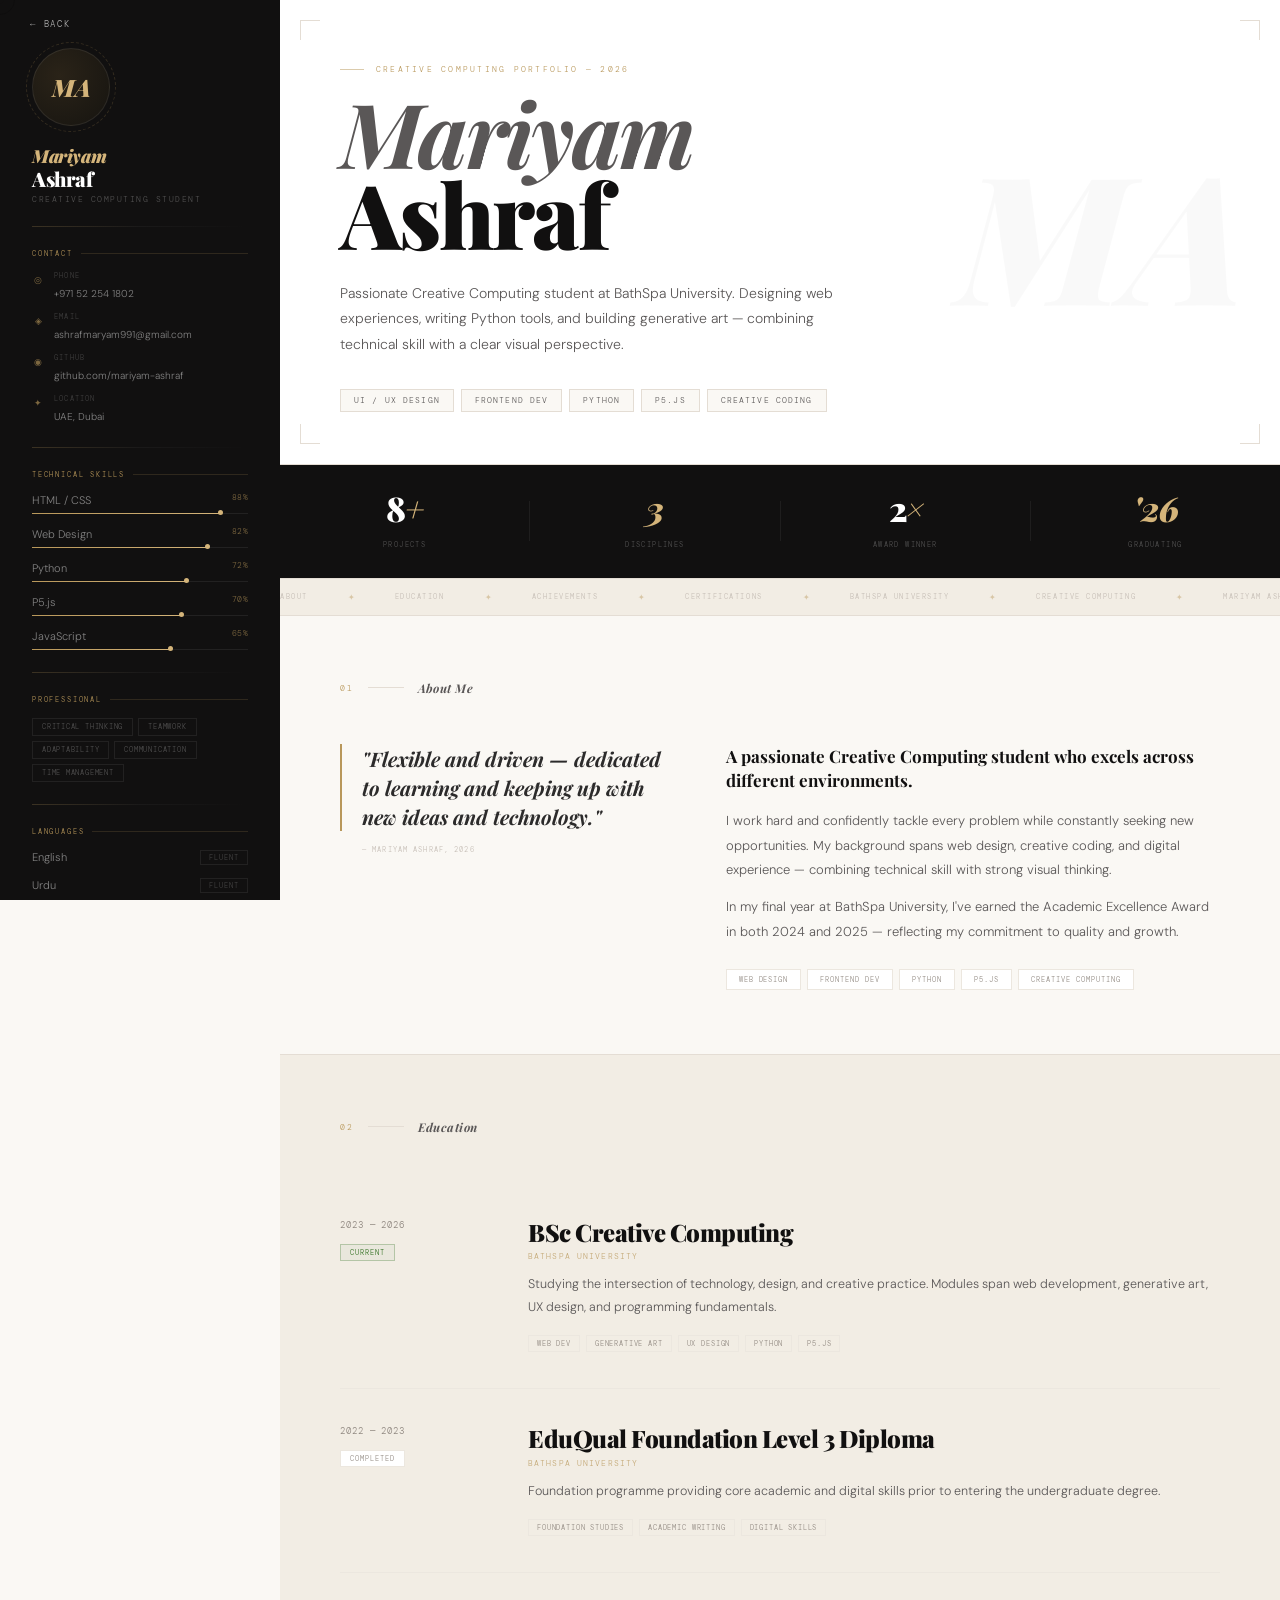
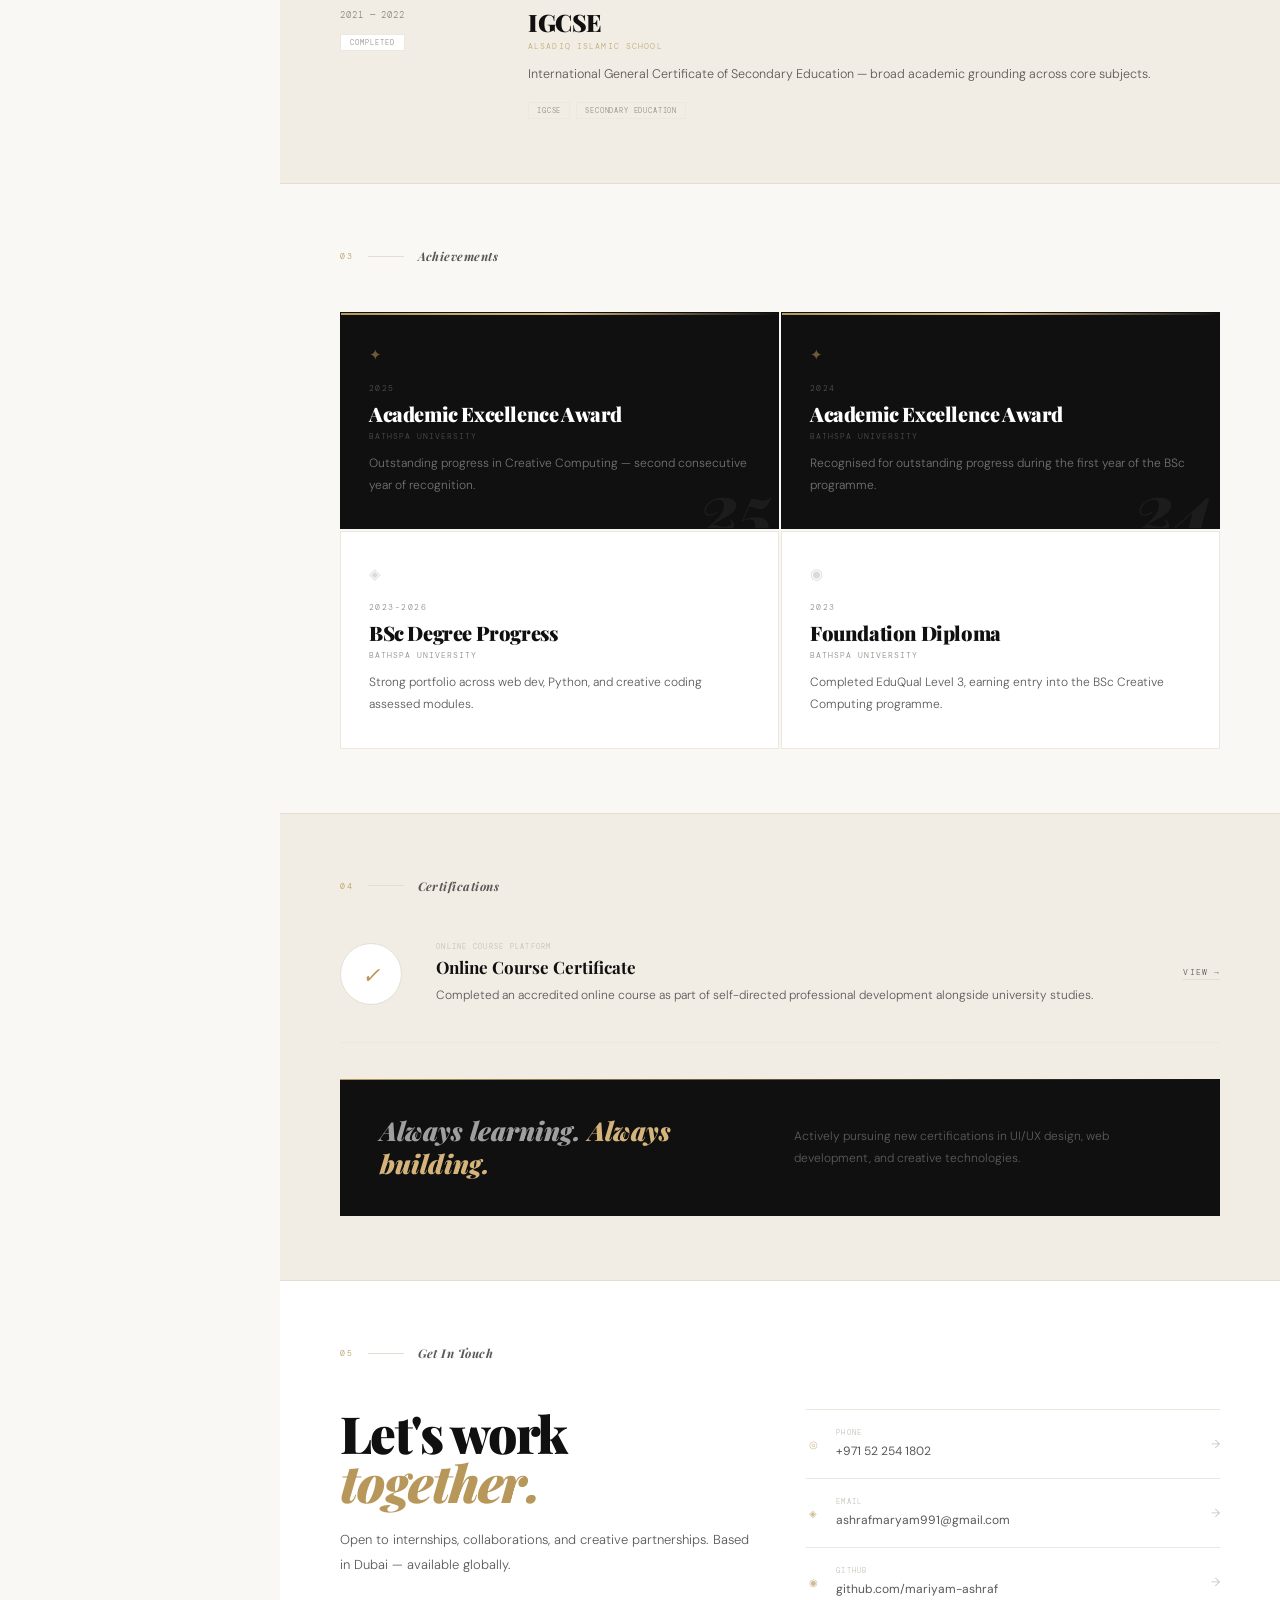
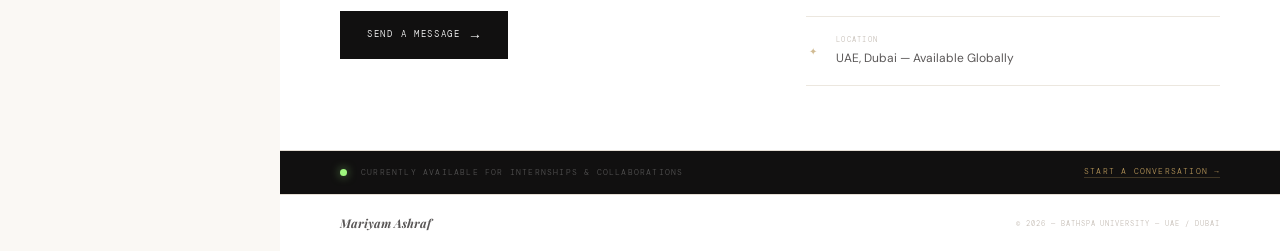
==== profile.html @ 62bfb0ad "Add files via upload" ====
<!DOCTYPE html>
<html lang="en">
<head>
  <meta charset="UTF-8">
  <meta name="viewport" content="width=device-width, initial-scale=1.0">
  <title>Mariyam Ashraf — Profile</title>
  <link rel="preconnect" href="https://fonts.googleapis.com">
  <link href="https://fonts.googleapis.com/css2?family=Playfair+Display:ital,wght@0,700;0,900;1,700;1,900&family=DM+Sans:wght@200;300;400;500&family=DM+Mono:wght@300;400&display=swap" rel="stylesheet">
  <link rel="stylesheet" href="profile.css">
</head>
<body>

  <div id="cur"></div>
  <div id="cur-r"></div>
  <a href="index.html" class="back-btn">&#8592; Back</a>

  <div class="resume">

    <!-- ═══════════ SIDEBAR ═══════════ -->
    <aside class="sidebar">

      <div class="sb-top">
        <div class="sb-avatar">
          MA
          <div class="sb-ring"></div>
        </div>
        <h1 class="sb-name"><em>Mariyam</em> Ashraf</h1>
        <p class="sb-role">Creative Computing Student</p>
      </div>

      <div class="sb-rule"></div>

      <div class="sb-block">
        <p class="sb-label">Contact</p>
        <div class="sb-contact">
          <a href="tel:+971522541802" class="sb-link">
            <span class="sb-ico">◎</span>
            <div>
              <span class="sb-sub">Phone</span>
              <span class="sb-val">+971 52 254 1802</span>
            </div>
          </a>
          <a href="mailto:ashrafmaryam991@gmail.com" class="sb-link">
            <span class="sb-ico">◈</span>
            <div>
              <span class="sb-sub">Email</span>
              <span class="sb-val">ashrafmaryam991@gmail.com</span>
            </div>
          </a>
          <a href="https://github.com/" target="_blank" class="sb-link">
            <span class="sb-ico">◉</span>
            <div>
              <span class="sb-sub">GitHub</span>
              <span class="sb-val">github.com/mariyam-ashraf</span>
            </div>
          </a>
          <div class="sb-link static">
            <span class="sb-ico">✦</span>
            <div>
              <span class="sb-sub">Location</span>
              <span class="sb-val">UAE, Dubai</span>
            </div>
          </div>
        </div>
      </div>

      <div class="sb-rule"></div>

      <div class="sb-block">
        <p class="sb-label">Technical Skills</p>
        <div class="sb-skills">
          <div class="sb-skill">
            <div class="sb-skill-row"><span>HTML / CSS</span><span>88%</span></div>
            <div class="sb-bar"><div class="sb-fill" style="--w:88%"></div></div>
          </div>
          <div class="sb-skill">
            <div class="sb-skill-row"><span>Web Design</span><span>82%</span></div>
            <div class="sb-bar"><div class="sb-fill" style="--w:82%"></div></div>
          </div>
          <div class="sb-skill">
            <div class="sb-skill-row"><span>Python</span><span>72%</span></div>
            <div class="sb-bar"><div class="sb-fill" style="--w:72%"></div></div>
          </div>
          <div class="sb-skill">
            <div class="sb-skill-row"><span>P5.js</span><span>70%</span></div>
            <div class="sb-bar"><div class="sb-fill" style="--w:70%"></div></div>
          </div>
          <div class="sb-skill">
            <div class="sb-skill-row"><span>JavaScript</span><span>65%</span></div>
            <div class="sb-bar"><div class="sb-fill" style="--w:65%"></div></div>
          </div>
        </div>
      </div>

      <div class="sb-rule"></div>

      <div class="sb-block">
        <p class="sb-label">Professional</p>
        <div class="sb-tags">
          <span>Critical Thinking</span>
          <span>Teamwork</span>
          <span>Adaptability</span>
          <span>Communication</span>
          <span>Time Management</span>
        </div>
      </div>

      <div class="sb-rule"></div>

      <div class="sb-block">
        <p class="sb-label">Languages</p>
        <div class="sb-langs">
          <div class="sb-lang"><span class="sb-lang-name">English</span><span class="sb-lang-lv">Fluent</span></div>
          <div class="sb-lang"><span class="sb-lang-name">Urdu</span><span class="sb-lang-lv">Fluent</span></div>
        </div>
      </div>

      <div class="sb-rule"></div>

      <div class="sb-avail">
        <span class="sb-dot"></span>
        <span>Available for internships &amp; collaborations</span>
      </div>

    </aside>

    <!-- ═══════════ MAIN ═══════════ -->
    <main class="main">

      <!-- HERO -->
      <section class="hero">
        <div class="hero-corner tl"></div>
        <div class="hero-corner tr"></div>
        <div class="hero-corner bl"></div>
        <div class="hero-corner br"></div>

        <p class="hero-kicker">Creative Computing Portfolio &mdash; 2026</p>
        <h1 class="hero-name">
          <span class="hero-name-em">Mariyam</span>
          Ashraf
        </h1>
        <p class="hero-desc">
          Passionate Creative Computing student at BathSpa University. Designing web experiences, writing Python tools, and building generative art — combining technical skill with a clear visual perspective.
        </p>
        <div class="hero-tags">
          <span>UI / UX Design</span>
          <span>Frontend Dev</span>
          <span>Python</span>
          <span>P5.js</span>
          <span>Creative Coding</span>
        </div>
        <div class="hero-wm" aria-hidden="true">MA</div>
      </section>

      <!-- STATS -->
      <div class="stats reveal">
        <div class="stat">
          <span class="stat-n">8<em>+</em></span>
          <span class="stat-l">Projects</span>
        </div>
        <div class="stat-div"></div>
        <div class="stat">
          <span class="stat-n"><em>3</em></span>
          <span class="stat-l">Disciplines</span>
        </div>
        <div class="stat-div"></div>
        <div class="stat">
          <span class="stat-n">2<em>×</em></span>
          <span class="stat-l">Award Winner</span>
        </div>
        <div class="stat-div"></div>
        <div class="stat">
          <span class="stat-n"><em>'26</em></span>
          <span class="stat-l">Graduating</span>
        </div>
      </div>

      <!-- MARQUEE -->
      <div class="marquee">
        <div class="marquee-track">
          <span>About</span><em>✦</em>
          <span>Education</span><em>✦</em>
          <span>Achievements</span><em>✦</em>
          <span>Certifications</span><em>✦</em>
          <span>BathSpa University</span><em>✦</em>
          <span>Creative Computing</span><em>✦</em>
          <span>Mariyam Ashraf</span><em>✦</em>
          <!-- duplicate for seamless -->
          <span>About</span><em>✦</em>
          <span>Education</span><em>✦</em>
          <span>Achievements</span><em>✦</em>
          <span>Certifications</span><em>✦</em>
          <span>BathSpa University</span><em>✦</em>
          <span>Creative Computing</span><em>✦</em>
          <span>Mariyam Ashraf</span><em>✦</em>
        </div>
      </div>

      <!-- ABOUT -->
      <section class="sec">
        <div class="sec-head">
          <span class="sec-n">01</span>
          <span class="sec-line"></span>
          <span class="sec-t">About Me</span>
        </div>
        <div class="about-grid reveal">
          <div class="about-left">
            <p class="pull-quote">
              "Flexible and driven — dedicated to learning and keeping up with new ideas and technology."
            </p>
            <span class="pull-attr">— Mariyam Ashraf, 2026</span>
          </div>
          <div class="about-right">
            <p class="about-lead">A passionate Creative Computing student who excels across different environments.</p>
            <p class="about-p">I work hard and confidently tackle every problem while constantly seeking new opportunities. My background spans web design, creative coding, and digital experience — combining technical skill with strong visual thinking.</p>
            <p class="about-p">In my final year at BathSpa University, I've earned the Academic Excellence Award in both 2024 and 2025 — reflecting my commitment to quality and growth.</p>
            <div class="about-chips">
              <span>Web Design</span>
              <span>Frontend Dev</span>
              <span>Python</span>
              <span>P5.js</span>
              <span>Creative Computing</span>
            </div>
          </div>
        </div>
      </section>

      <!-- EDUCATION -->
      <section class="sec sec-tinted">
        <div class="sec-head">
          <span class="sec-n">02</span>
          <span class="sec-line"></span>
          <span class="sec-t">Education</span>
        </div>

        <div class="edu-item reveal">
          <div class="edu-meta">
            <span class="edu-period">2023 — 2026</span>
            <span class="edu-chip active">Current</span>
          </div>
          <div class="edu-body">
            <h3 class="edu-deg">BSc Creative Computing</h3>
            <p class="edu-school">BathSpa University</p>
            <p class="edu-desc">Studying the intersection of technology, design, and creative practice. Modules span web development, generative art, UX design, and programming fundamentals.</p>
            <div class="edu-tags"><span>Web Dev</span><span>Generative Art</span><span>UX Design</span><span>Python</span><span>P5.js</span></div>
          </div>
        </div>

        <div class="edu-item reveal">
          <div class="edu-meta">
            <span class="edu-period">2022 — 2023</span>
            <span class="edu-chip">Completed</span>
          </div>
          <div class="edu-body">
            <h3 class="edu-deg">EduQual Foundation Level 3 Diploma</h3>
            <p class="edu-school">BathSpa University</p>
            <p class="edu-desc">Foundation programme providing core academic and digital skills prior to entering the undergraduate degree.</p>
            <div class="edu-tags"><span>Foundation Studies</span><span>Academic Writing</span><span>Digital Skills</span></div>
          </div>
        </div>

        <div class="edu-item reveal" style="border-bottom:none;padding-bottom:0">
          <div class="edu-meta">
            <span class="edu-period">2021 — 2022</span>
            <span class="edu-chip">Completed</span>
          </div>
          <div class="edu-body">
            <h3 class="edu-deg">IGCSE</h3>
            <p class="edu-school">AlSadiq Islamic School</p>
            <p class="edu-desc">International General Certificate of Secondary Education — broad academic grounding across core subjects.</p>
            <div class="edu-tags"><span>IGCSE</span><span>Secondary Education</span></div>
          </div>
        </div>
      </section>

      <!-- ACHIEVEMENTS -->
      <section class="sec">
        <div class="sec-head">
          <span class="sec-n">03</span>
          <span class="sec-line"></span>
          <span class="sec-t">Achievements</span>
        </div>
        <div class="ach-grid">
          <div class="ach-card dark reveal">
            <span class="ach-star">✦</span>
            <span class="ach-yr">2025</span>
            <h3 class="ach-title">Academic Excellence Award</h3>
            <p class="ach-org">BathSpa University</p>
            <p class="ach-desc">Outstanding progress in Creative Computing — second consecutive year of recognition.</p>
            <span class="ach-ghost">25</span>
          </div>
          <div class="ach-card dark reveal">
            <span class="ach-star">✦</span>
            <span class="ach-yr">2024</span>
            <h3 class="ach-title">Academic Excellence Award</h3>
            <p class="ach-org">BathSpa University</p>
            <p class="ach-desc">Recognised for outstanding progress during the first year of the BSc programme.</p>
            <span class="ach-ghost">24</span>
          </div>
          <div class="ach-card reveal">
            <span class="ach-star light">◈</span>
            <span class="ach-yr">2023–2026</span>
            <h3 class="ach-title">BSc Degree Progress</h3>
            <p class="ach-org">BathSpa University</p>
            <p class="ach-desc">Strong portfolio across web dev, Python, and creative coding assessed modules.</p>
          </div>
          <div class="ach-card reveal">
            <span class="ach-star light">◉</span>
            <span class="ach-yr">2023</span>
            <h3 class="ach-title">Foundation Diploma</h3>
            <p class="ach-org">BathSpa University</p>
            <p class="ach-desc">Completed EduQual Level 3, earning entry into the BSc Creative Computing programme.</p>
          </div>
        </div>
      </section>

      <!-- CERTIFICATIONS -->
      <section class="sec sec-tinted">
        <div class="sec-head">
          <span class="sec-n">04</span>
          <span class="sec-line"></span>
          <span class="sec-t">Certifications</span>
        </div>
        <div class="cert-row reveal">
          <div class="cert-badge">✓</div>
          <div class="cert-body">
            <span class="cert-issuer">Online Course Platform</span>
            <h3 class="cert-name">Online Course Certificate</h3>
            <p class="cert-desc">Completed an accredited online course as part of self-directed professional development alongside university studies.</p>
          </div>
          <a href="#" class="cert-link">View &rarr;</a>
        </div>
        <div class="cert-callout reveal">
          <p class="cert-big">Always learning. <em>Always building.</em></p>
          <p class="cert-sub">Actively pursuing new certifications in UI/UX design, web development, and creative technologies.</p>
        </div>
      </section>

      <!-- CONTACT -->
      <section class="sec contact-sec">
        <div class="sec-head">
          <span class="sec-n">05</span>
          <span class="sec-line"></span>
          <span class="sec-t">Get In Touch</span>
        </div>
        <div class="contact-grid">
          <div class="contact-left reveal">
            <h2 class="contact-title">Let's work<br><em>together.</em></h2>
            <p class="contact-sub">Open to internships, collaborations, and creative partnerships. Based in Dubai — available globally.</p>
            <a href="mailto:ashrafmaryam991@gmail.com" class="contact-btn">Send a Message <span>&rarr;</span></a>
          </div>
          <div class="contact-links reveal">
            <a href="tel:+971522541802" class="cl-item">
              <span class="cl-icon">◎</span>
              <div><span class="cl-type">Phone</span><span class="cl-val">+971 52 254 1802</span></div>
              <span class="cl-arr">&rarr;</span>
            </a>
            <a href="mailto:ashrafmaryam991@gmail.com" class="cl-item">
              <span class="cl-icon">◈</span>
              <div><span class="cl-type">Email</span><span class="cl-val">ashrafmaryam991@gmail.com</span></div>
              <span class="cl-arr">&rarr;</span>
            </a>
            <a href="https://github.com/" target="_blank" class="cl-item">
              <span class="cl-icon">◉</span>
              <div><span class="cl-type">GitHub</span><span class="cl-val">github.com/mariyam-ashraf</span></div>
              <span class="cl-arr">&rarr;</span>
            </a>
            <div class="cl-item static">
              <span class="cl-icon">✦</span>
              <div><span class="cl-type">Location</span><span class="cl-val">UAE, Dubai — Available Globally</span></div>
            </div>
          </div>
        </div>
      </section>

      <!-- AVAIL + FOOTER -->
      <div class="avail-bar">
        <span class="avail-dot"></span>
        <span class="avail-txt">Currently available for internships &amp; collaborations</span>
        <a href="mailto:ashrafmaryam991@gmail.com" class="avail-cta">Start a conversation &rarr;</a>
      </div>
      <footer class="foot">
        <span class="foot-name">Mariyam Ashraf</span>
        <span class="foot-meta">&copy; 2026 &mdash; BathSpa University &mdash; UAE / Dubai</span>
      </footer>

    </main>
  </div>

  <script src="profile.js"></script>
</body>
</html>
---- profile.css ----
/* ══════════════════════════════════════════
   TOKENS
══════════════════════════════════════════ */
:root {
  --cream:  #faf8f4;
  --paper:  #f2ede4;
  --white:  #ffffff;
  --ink:    #111010;
  --ink2:   #2c2b2b;
  --ink3:   #5a5757;
  --ink4:   #908880;
  --ink5:   #c4bcb4;
  --rule:   #e4ddd4;
  --rule2:  #ece7df;
  --gold:   #b8975a;
  --gold2:  #d4b47a;
  --dark:   #111010;
}

/* ══════════════════════════════════════════
   RESET
══════════════════════════════════════════ */
*, *::before, *::after { box-sizing: border-box; margin: 0; padding: 0; }
html { scroll-behavior: smooth; }

body {
  background: var(--cream);
  color: var(--ink);
  font-family: 'DM Sans', sans-serif;
  font-weight: 300;
  overflow-x: hidden;
  cursor: none;
  min-height: 100vh;
}

/* ══════════════════════════════════════════
   CURSOR
══════════════════════════════════════════ */
#cur {
  position: fixed;
  width: 7px; height: 7px;
  background: var(--ink);
  border-radius: 50%;
  pointer-events: none;
  z-index: 9999;
  transform: translate(-50%, -50%);
  transition: width .18s, height .18s, background .2s, border-color .2s;
}
#cur-r {
  position: fixed;
  width: 30px; height: 30px;
  border: 1px solid rgba(0,0,0,.16);
  border-radius: 50%;
  pointer-events: none;
  z-index: 9998;
  transform: translate(-50%, -50%);
  transition: width .3s, height .3s;
}
.cur-lg #cur  { width: 13px; height: 13px; background: var(--gold); }
.cur-lg #cur-r { width: 48px; height: 48px; border-color: rgba(184,151,90,.3); }

/* ══════════════════════════════════════════
   BACK BUTTON
══════════════════════════════════════════ */
.back-btn {
  position: fixed;
  top: 12px;
  left: 18px;
  z-index: 800;

  font-family: 'DM Mono', monospace;
  font-size: 9px;
  letter-spacing: .18em;
  text-transform: uppercase;

  color: rgba(255,255,255,0.65);
  text-decoration: none;

  padding: 6px 12px;

  

  cursor: pointer;
  transition: color .2s ease, border-color .2s ease;
}

.back-btn:hover {
  color: #fff;
}

/* ══════════════════════════════════════════
   LAYOUT — sticky sidebar + scrolling main
══════════════════════════════════════════ */
.resume {
  display: flex;
  align-items: flex-start;
  min-height: 100vh;
  width: 100%;
}

/* ══════════════════════════════════════════
   SIDEBAR
══════════════════════════════════════════ */
.sidebar {
  width: 280px;
  min-width: 280px;
  flex-shrink: 0;
  background: var(--dark);
  color: #fff;
  position: sticky;
  top: 0;
  height: 100vh;
  overflow-y: auto;
  scrollbar-width: none;
  padding: 48px 32px 40px;
  display: flex;
  flex-direction: column;
  gap: 0;
}
.sidebar::-webkit-scrollbar { display: none; }

/* Avatar */
.sb-top { margin-bottom: 0; }

.sb-avatar {
  width: 78px; height: 78px;
  border-radius: 50%;
  background: radial-gradient(circle at 35% 35%, #2a2318, #161410);
  border: 1px solid rgba(255,255,255,.08);
  display: flex; align-items: center; justify-content: center;
  font-family: 'Playfair Display', serif;
  font-size: 24px; font-weight: 900; font-style: italic;
  color: var(--gold2);
  position: relative;
  margin-bottom: 20px;
}
.sb-ring {
  position: absolute;
  inset: -7px;
  border-radius: 50%;
  border: 1px solid rgba(184,151,90,.2);
  border-style: dashed;
  animation: spin 28s linear infinite;
}
@keyframes spin { to { transform: rotate(360deg); } }

.sb-name {
  font-family: 'Playfair Display', serif;
  font-size: 20px; font-weight: 900;
  line-height: 1.15; letter-spacing: -.02em;
  color: #fff; margin-bottom: 5px;
}
.sb-name em { font-style: italic; color: var(--gold2); display: block; font-size: .9em; }
.sb-role {
  font-family: 'DM Mono', monospace;
  font-size: 7.5px; letter-spacing: .2em;
  text-transform: uppercase; color: rgba(255,255,255,.28);
}

/* Rule */
.sb-rule {
  width: 100%; height: 1px;
  background: linear-gradient(to right, rgba(184,151,90,.25), rgba(255,255,255,.04), transparent);
  margin: 22px 0; flex-shrink: 0;
}

/* Block */
.sb-block { flex-shrink: 0; }

.sb-label {
  font-family: 'DM Mono', monospace;
  font-size: 7px; letter-spacing: .26em;
  text-transform: uppercase; color: var(--gold);
  margin-bottom: 14px;
  display: flex; align-items: center; gap: 8px;
}
.sb-label::after {
  content: ''; flex: 1; height: 1px;
  background: rgba(184,151,90,.18);
}

/* Contact links */
.sb-contact { display: flex; flex-direction: column; gap: 11px; }
.sb-link {
  display: flex; align-items: flex-start; gap: 10px;
  text-decoration: none; cursor: none;
}
.sb-link.static { cursor: default; }
.sb-ico {
  font-size: 9px; color: var(--gold);
  opacity: .65; flex-shrink: 0;
  margin-top: 2px; width: 12px; text-align: center;
}
.sb-sub {
  display: block; font-family: 'DM Mono', monospace;
  font-size: 6.5px; letter-spacing: .18em;
  text-transform: uppercase; color: rgba(255,255,255,.2);
  margin-bottom: 1px;
}
.sb-val {
  font-family: 'DM Sans', sans-serif;
  font-size: 10px; font-weight: 300;
  color: rgba(255,255,255,.48); transition: color .2s;
  line-height: 1.4; word-break: break-all;
}
a.sb-link:hover .sb-val { color: var(--gold2); }

/* Skill bars */
.sb-skills { display: flex; flex-direction: column; gap: 13px; }
.sb-skill-row {
  display: flex; justify-content: space-between;
  margin-bottom: 6px; font-family: 'DM Sans', sans-serif;
}
.sb-skill-row span:first-child { font-size: 11px; font-weight: 300; color: rgba(255,255,255,.48); }
.sb-skill-row span:last-child  { font-family: 'DM Mono', monospace; font-size: 7.5px; letter-spacing: .06em; color: var(--gold); opacity: .65; }
.sb-bar {
  height: 1px; background: rgba(255,255,255,.07); position: relative;
}
.sb-fill {
  height: 100%; width: 0;
  background: linear-gradient(to right, var(--gold), var(--gold2));
  transition: width 1.6s cubic-bezier(.16,1,.3,1);
  position: relative;
}
.sb-fill::after {
  content: ''; position: absolute;
  right: -1px; top: -2.5px;
  width: 5px; height: 5px;
  border-radius: 50%; background: var(--gold2);
  transition: opacity .3s;
}
.sb-fill.on { width: var(--w); }

/* Soft tags */
.sb-tags { display: flex; flex-wrap: wrap; gap: 5px; }
.sb-tags span {
  font-family: 'DM Mono', monospace;
  font-size: 6.5px; letter-spacing: .12em;
  text-transform: uppercase; color: rgba(255,255,255,.28);
  border: 1px solid rgba(255,255,255,.07);
  padding: 4px 9px;
  transition: color .2s, border-color .2s;
}
.sb-tags span:hover { color: var(--gold2); border-color: rgba(184,151,90,.28); }

/* Languages */
.sb-langs { display: flex; flex-direction: column; gap: 13px; }
.sb-lang { display: flex; justify-content: space-between; align-items: center; }
.sb-lang-name { font-family: 'DM Sans', sans-serif; font-size: 11px; font-weight: 300; color: rgba(255,255,255,.48); }
.sb-lang-lv {
  font-family: 'DM Mono', monospace; font-size: 7px;
  letter-spacing: .14em; text-transform: uppercase;
  color: rgba(255,255,255,.22);
  border: 1px solid rgba(255,255,255,.07); padding: 2px 8px;
}

/* Availability */
.sb-avail {
  display: flex; align-items: flex-start; gap: 10px;
  border: 1px solid rgba(184,151,90,.18);
  padding: 11px 13px; margin-top: auto; flex-shrink: 0;
  background: rgba(184,151,90,.04);
  font-family: 'DM Mono', monospace; font-size: 7px;
  letter-spacing: .12em; text-transform: uppercase;
  color: rgba(255,255,255,.26); line-height: 1.6;
}
.sb-dot {
  width: 7px; height: 7px; border-radius: 50%;
  background: #9ef77e; flex-shrink: 0; margin-top: 2px;
  box-shadow: 0 0 8px rgba(158,247,126,.6);
  animation: pulse 2.2s ease-in-out infinite;
}
@keyframes pulse { 0%,100%{opacity:.55} 50%{opacity:1} }

/* ══════════════════════════════════════════
   MAIN
══════════════════════════════════════════ */
.main {
  flex: 1;
  min-width: 0;
  background: var(--cream);
  display: flex;
  flex-direction: column;
}

/* ── HERO ── */
.hero {
  background: var(--white);
  padding: 64px 60px 52px;
  border-bottom: 1px solid var(--rule);
  position: relative;
  overflow: hidden;
}
.hero-corner {
  position: absolute; width: 20px; height: 20px;
  pointer-events: none;
}
.hero-corner.tl { top: 20px; left: 20px; border-top: 1px solid var(--rule); border-left: 1px solid var(--rule); }
.hero-corner.tr { top: 20px; right: 20px; border-top: 1px solid var(--rule); border-right: 1px solid var(--rule); }
.hero-corner.bl { bottom: 20px; left: 20px; border-bottom: 1px solid var(--rule); border-left: 1px solid var(--rule); }
.hero-corner.br { bottom: 20px; right: 20px; border-bottom: 1px solid var(--rule); border-right: 1px solid var(--rule); }

.hero-kicker {
  font-family: 'DM Mono', monospace; font-size: 8px;
  letter-spacing: .28em; text-transform: uppercase;
  color: var(--gold); margin-bottom: 18px;
  display: flex; align-items: center; gap: 12px;
}
.hero-kicker::before { content: ''; width: 24px; height: 1px; background: var(--gold); opacity: .5; }

.hero-name {
  font-family: 'Playfair Display', serif;
  font-size: clamp(52px, 7vw, 96px);
  font-weight: 900; line-height: .9;
  letter-spacing: -.03em; color: var(--ink);
  margin-bottom: 28px;
}
.hero-name-em { display: block; font-style: italic; color: var(--ink3); font-weight: 700; }

.hero-desc {
  font-family: 'DM Sans', sans-serif; font-size: 14px; font-weight: 300;
  line-height: 1.8; color: var(--ink3);
  max-width: 520px; margin-bottom: 32px;
}
.hero-tags { display: flex; flex-wrap: wrap; gap: 7px; }
.hero-tags span {
  font-family: 'DM Mono', monospace; font-size: 7.5px;
  letter-spacing: .15em; text-transform: uppercase;
  color: var(--ink3); border: 1px solid var(--rule);
  padding: 6px 13px; background: var(--cream);
  transition: color .2s, border-color .2s;
}
.hero-tags span:hover { color: var(--ink); border-color: var(--ink3); }

.hero-wm {
  position: absolute; right: 32px; top: 50%; transform: translateY(-50%);
  font-family: 'Playfair Display', serif; font-size: clamp(100px, 14vw, 200px);
  font-weight: 900; font-style: italic;
  color: rgba(0,0,0,.025); pointer-events: none;
  line-height: 1; user-select: none;
}

/* ── STATS ── */
.stats {
  display: flex; align-items: center;
  background: var(--ink); padding: 0;
  border-bottom: none;
}
.stat {
  flex: 1; padding: 26px 28px;
  text-align: center; position: relative;
}
.stat::after {
  content: ''; position: absolute;
  bottom: 0; left: 50%; transform: translateX(-50%);
  width: 0; height: 2px; background: var(--gold);
  transition: width .4s cubic-bezier(.16,1,.3,1);
}
.stat:hover::after { width: 60%; }
.stat-n {
  display: block; font-family: 'Playfair Display', serif;
  font-size: 34px; font-weight: 900;
  letter-spacing: -.03em; color: #fff;
  line-height: 1; margin-bottom: 6px;
}
.stat-n em { font-style: italic; color: var(--gold2); }
.stat-l {
  font-family: 'DM Mono', monospace; font-size: 7px;
  letter-spacing: .2em; text-transform: uppercase;
  color: rgba(255,255,255,.28);
}
.stat-div { width: 1px; height: 40px; background: rgba(255,255,255,.06); flex-shrink: 0; }

/* ── MARQUEE ── */
.marquee {
  overflow: hidden; padding: 13px 0;
  background: var(--paper);
  border-top: 1px solid var(--rule);
  border-bottom: 1px solid var(--rule);
}
.marquee-track {
  display: flex; gap: 40px; white-space: nowrap;
  animation: marquee 24s linear infinite;
}
.marquee-track span {
  font-family: 'DM Mono', monospace; font-size: 7px;
  letter-spacing: .22em; text-transform: uppercase;
  color: var(--ink5); flex-shrink: 0;
}
.marquee-track em {
  font-style: normal; color: var(--gold); opacity: .45; flex-shrink: 0;
  font-size: 8px;
}
@keyframes marquee { from{transform:translateX(0)} to{transform:translateX(-50%)} }

/* ── SHARED SECTION ── */
.sec {
  padding: 64px 60px;
  border-bottom: 1px solid var(--rule);
}
.sec-tinted { background: var(--paper); }

.sec-head {
  display: flex; align-items: center; gap: 14px;
  margin-bottom: 48px;
}
.sec-n {
  font-family: 'DM Mono', monospace; font-size: 8px;
  letter-spacing: .22em; color: var(--gold); text-transform: uppercase;
}
.sec-line { width: 36px; height: 1px; background: var(--rule); flex-shrink: 0; }
.sec-t {
  font-family: 'Playfair Display', serif; font-size: 12px;
  font-weight: 700; font-style: italic; color: var(--ink3);
  letter-spacing: .04em;
}

/* ── ABOUT ── */
.about-grid {
  display: grid; grid-template-columns: 1fr 1.5fr; gap: 56px;
}
.about-left {}
.pull-quote {
  font-family: 'Playfair Display', serif;
  font-size: clamp(15px, 1.6vw, 20px);
  font-weight: 700; font-style: italic;
  line-height: 1.45; color: var(--ink2);
  border-left: 2px solid var(--gold); padding-left: 20px;
  margin-bottom: 14px; position: relative;
}
.pull-attr {
  font-family: 'DM Mono', monospace; font-size: 7px;
  letter-spacing: .16em; text-transform: uppercase;
  color: var(--ink5); padding-left: 22px; display: block;
}
.about-lead {
  font-family: 'Playfair Display', serif; font-size: 17px;
  font-weight: 700; line-height: 1.45; color: var(--ink);
  margin-bottom: 16px;
}
.about-p {
  font-family: 'DM Sans', sans-serif; font-size: 13px; font-weight: 300;
  line-height: 1.9; color: var(--ink3); margin-bottom: 12px;
}
.about-chips { display: flex; flex-wrap: wrap; gap: 6px; margin-top: 24px; }
.about-chips span {
  font-family: 'DM Mono', monospace; font-size: 7px; letter-spacing: .14em;
  text-transform: uppercase; color: var(--ink4);
  border: 1px solid var(--rule2); padding: 5px 12px; background: var(--white);
}

/* ── EDUCATION ── */
.edu-item {
  display: grid; grid-template-columns: 140px 1fr; gap: 48px;
  padding: 36px 0; border-bottom: 1px solid var(--rule2);
}
.edu-item:first-of-type { padding-top: 0; }
.edu-meta {}
.edu-period {
  font-family: 'DM Mono', monospace; font-size: 9px;
  letter-spacing: .1em; color: var(--ink4);
  display: block; margin-bottom: 8px;
}
.edu-chip {
  display: inline-block; font-family: 'DM Mono', monospace;
  font-size: 7px; letter-spacing: .15em; text-transform: uppercase;
  color: var(--ink4); border: 1px solid var(--rule2); padding: 3px 9px;
  background: var(--white);
}
.edu-chip.active {
  color: #2a6b1a; border-color: rgba(42,107,26,.28);
  background: rgba(42,107,26,.04);
}
.edu-deg {
  font-family: 'Playfair Display', serif;
  font-size: clamp(17px, 2vw, 24px);
  font-weight: 900; line-height: 1.1;
  letter-spacing: -.02em; color: var(--ink);
  margin-bottom: 6px;
}
.edu-school {
  font-family: 'DM Mono', monospace; font-size: 8px;
  letter-spacing: .14em; text-transform: uppercase;
  color: var(--gold); opacity: .8; margin-bottom: 12px;
}
.edu-desc {
  font-family: 'DM Sans', sans-serif; font-size: 12.5px; font-weight: 300;
  line-height: 1.85; color: var(--ink3); margin-bottom: 16px;
}
.edu-tags { display: flex; flex-wrap: wrap; gap: 6px; }
.edu-tags span {
  font-family: 'DM Mono', monospace; font-size: 7px; letter-spacing: .12em;
  text-transform: uppercase; color: var(--ink4);
  border: 1px solid var(--rule2); padding: 3px 8px;
}

/* ── ACHIEVEMENTS ── */
.ach-grid { display: grid; grid-template-columns: 1fr 1fr; gap: 2px; }
.ach-card {
  padding: 32px 28px; position: relative; overflow: hidden;
  background: var(--white); border: 1px solid var(--rule2);
  transition: border-color .25s, box-shadow .25s;
}
.ach-card:hover { border-color: var(--rule); box-shadow: 0 6px 32px rgba(0,0,0,.06); }
.ach-card.dark { background: var(--ink); border-color: var(--ink); }
.ach-card.dark::before {
  content: ''; position: absolute; top: 0; left: 0; right: 0;
  height: 2px; background: linear-gradient(to right, var(--gold), var(--gold2), transparent);
}
.ach-card.dark:hover { box-shadow: 0 6px 32px rgba(0,0,0,.35); }
.ach-star { font-size: 15px; margin-bottom: 18px; display: block; color: var(--gold); opacity: .55; }
.ach-star.light { color: rgba(0,0,0,.14); opacity: 1; }
.ach-yr {
  font-family: 'DM Mono', monospace; font-size: 8px; letter-spacing: .18em;
  text-transform: uppercase; display: block; margin-bottom: 10px;
  color: var(--ink4);
}
.ach-card.dark .ach-yr { color: rgba(255,255,255,.28); }
.ach-title {
  font-family: 'Playfair Display', serif; font-size: clamp(15px,1.6vw,20px);
  font-weight: 900; line-height: 1.1; letter-spacing: -.02em;
  color: var(--ink); margin-bottom: 7px;
}
.ach-card.dark .ach-title { color: #fff; }
.ach-org {
  font-family: 'DM Mono', monospace; font-size: 7.5px; letter-spacing: .13em;
  text-transform: uppercase; margin-bottom: 12px; color: var(--ink4);
}
.ach-card.dark .ach-org { color: rgba(255,255,255,.26); }
.ach-desc {
  font-family: 'DM Sans', sans-serif; font-size: 12px; font-weight: 300;
  line-height: 1.8; color: var(--ink3);
}
.ach-card.dark .ach-desc { color: rgba(255,255,255,.42); }
.ach-ghost {
  position: absolute; bottom: -14px; right: 4px;
  font-family: 'Playfair Display', serif; font-size: 72px;
  font-weight: 900; font-style: italic;
  pointer-events: none; line-height: 1;
  color: rgba(0,0,0,.03);
}
.ach-card.dark .ach-ghost { color: rgba(255,255,255,.05); }

/* ── CERTIFICATIONS ── */
.cert-row {
  display: grid; grid-template-columns: 68px 1fr auto;
  gap: 28px; align-items: center;
  padding-bottom: 36px; border-bottom: 1px solid var(--rule2);
  margin-bottom: 36px;
}
.cert-badge {
  width: 62px; height: 62px; border-radius: 50%;
  border: 1px solid var(--rule); display: flex;
  align-items: center; justify-content: center;
  background: var(--white); flex-shrink: 0;
  font-family: 'Playfair Display', serif; font-size: 22px;
  font-style: italic; color: var(--gold);
  transition: border-color .25s;
}
.cert-row:hover .cert-badge { border-color: var(--gold); }
.cert-issuer {
  font-family: 'DM Mono', monospace; font-size: 7px; letter-spacing: .18em;
  text-transform: uppercase; color: var(--ink5); display: block; margin-bottom: 5px;
}
.cert-name {
  font-family: 'Playfair Display', serif; font-size: 17px;
  font-weight: 700; color: var(--ink); margin-bottom: 7px;
}
.cert-desc {
  font-family: 'DM Sans', sans-serif; font-size: 12px; font-weight: 300;
  line-height: 1.8; color: var(--ink3);
}
.cert-link {
  font-family: 'DM Mono', monospace; font-size: 8px; letter-spacing: .14em;
  text-transform: uppercase; color: var(--ink3); text-decoration: none;
  border-bottom: 1px solid var(--rule); padding-bottom: 2px; white-space: nowrap;
  transition: color .2s, border-color .2s; cursor: none;
}
.cert-link:hover { color: var(--gold); border-color: var(--gold); }
.cert-callout {
  padding: 36px 40px; background: var(--ink);
  display: flex; gap: 28px; align-items: center;
  position: relative; overflow: hidden;
}
.cert-callout::before {
  content: ''; position: absolute; top: 0; left: 0; right: 0;
  height: 1px; background: linear-gradient(to right, var(--gold), transparent);
}
.cert-big {
  font-family: 'Playfair Display', serif; font-size: clamp(18px,2.2vw,26px);
  font-weight: 900; font-style: italic;
  color: rgba(255,255,255,.6); flex: 1; line-height: 1.25;
}
.cert-big em { color: var(--gold2); }
.cert-sub {
  font-family: 'DM Sans', sans-serif; font-size: 12px; font-weight: 300;
  color: rgba(255,255,255,.32); flex: 1; line-height: 1.8;
}

/* ── CONTACT ── */
.contact-sec { background: var(--white); }
.contact-grid { display: grid; grid-template-columns: 1fr 1fr; gap: 52px; }
.contact-title {
  font-family: 'Playfair Display', serif;
  font-size: clamp(34px, 4vw, 60px);
  font-weight: 900; line-height: .95;
  letter-spacing: -.03em; color: var(--ink); margin-bottom: 22px;
}
.contact-title em { font-style: italic; color: var(--gold); display: block; }
.contact-sub {
  font-family: 'DM Sans', sans-serif; font-size: 13px; font-weight: 300;
  line-height: 1.85; color: var(--ink3); margin-bottom: 34px;
}
.contact-btn {
  display: inline-flex; align-items: center; gap: 10px;
  font-family: 'DM Mono', monospace; font-size: 8.5px;
  letter-spacing: .2em; text-transform: uppercase; text-decoration: none;
  color: #fff; background: var(--ink); padding: 14px 26px;
  border: 1px solid var(--ink);
  transition: background .22s, border-color .22s; cursor: none;
}
.contact-btn span { font-size: 14px; transition: transform .3s; }
.contact-btn:hover { background: var(--gold); border-color: var(--gold); }
.contact-btn:hover span { transform: translateX(5px); }

.contact-links { display: flex; flex-direction: column; }
.cl-item {
  display: flex; align-items: center; gap: 16px;
  padding: 18px 0; border-bottom: 1px solid var(--rule2);
  text-decoration: none; cursor: none;
  transition: background .2s;
}
.cl-item:first-child { border-top: 1px solid var(--rule2); }
.cl-item.static { cursor: default; }
.cl-item:hover .cl-val { color: var(--ink); }
.cl-item:hover .cl-arr { transform: translateX(4px); color: var(--gold); }
.cl-icon { font-size: 10px; color: var(--gold); opacity: .65; flex-shrink: 0; width: 14px; text-align: center; }
.cl-type {
  display: block; font-family: 'DM Mono', monospace; font-size: 7px;
  letter-spacing: .18em; text-transform: uppercase; color: var(--ink5); margin-bottom: 2px;
}
.cl-val { font-family: 'DM Sans', sans-serif; font-size: 12px; font-weight: 400; color: var(--ink3); transition: color .2s; }
.cl-arr { font-size: 12px; color: var(--ink5); transition: transform .22s, color .22s; margin-left: auto; }

/* ── AVAIL BAR ── */
.avail-bar {
  display: flex; align-items: center; gap: 14px;
  padding: 16px 60px; background: var(--ink);
}
.avail-dot {
  width: 7px; height: 7px; border-radius: 50%;
  background: #9ef77e; flex-shrink: 0;
  box-shadow: 0 0 10px rgba(158,247,126,.6);
  animation: pulse 2.2s ease-in-out infinite;
}
.avail-txt {
  font-family: 'DM Mono', monospace; font-size: 7.5px;
  letter-spacing: .16em; text-transform: uppercase;
  color: rgba(255,255,255,.28); flex: 1;
}
.avail-cta {
  font-family: 'DM Mono', monospace; font-size: 7.5px; letter-spacing: .16em;
  text-transform: uppercase; color: var(--gold); text-decoration: none;
  border-bottom: 1px solid rgba(184,151,90,.28); padding-bottom: 1px; cursor: none;
  transition: color .2s, border-color .2s;
}
.avail-cta:hover { color: var(--gold2); border-color: var(--gold2); }

/* ── FOOTER ── */
.foot {
  display: flex; justify-content: space-between; align-items: center;
  padding: 20px 60px; border-top: 1px solid var(--rule);
  background: var(--white);
}
.foot-name {
  font-family: 'Playfair Display', serif; font-size: 12px;
  font-weight: 700; font-style: italic; color: var(--ink3);
}
.foot-meta {
  font-family: 'DM Mono', monospace; font-size: 7px;
  letter-spacing: .14em; text-transform: uppercase; color: var(--ink5);
}

/* ══════════════════════════════════════════
   REVEAL ANIMATION
══════════════════════════════════════════ */
.reveal {
  opacity: 0;
  transform: translateY(20px);
  transition: opacity .7s cubic-bezier(.16,1,.3,1), transform .7s cubic-bezier(.16,1,.3,1);
}
.reveal.vis { opacity: 1; transform: translateY(0); }
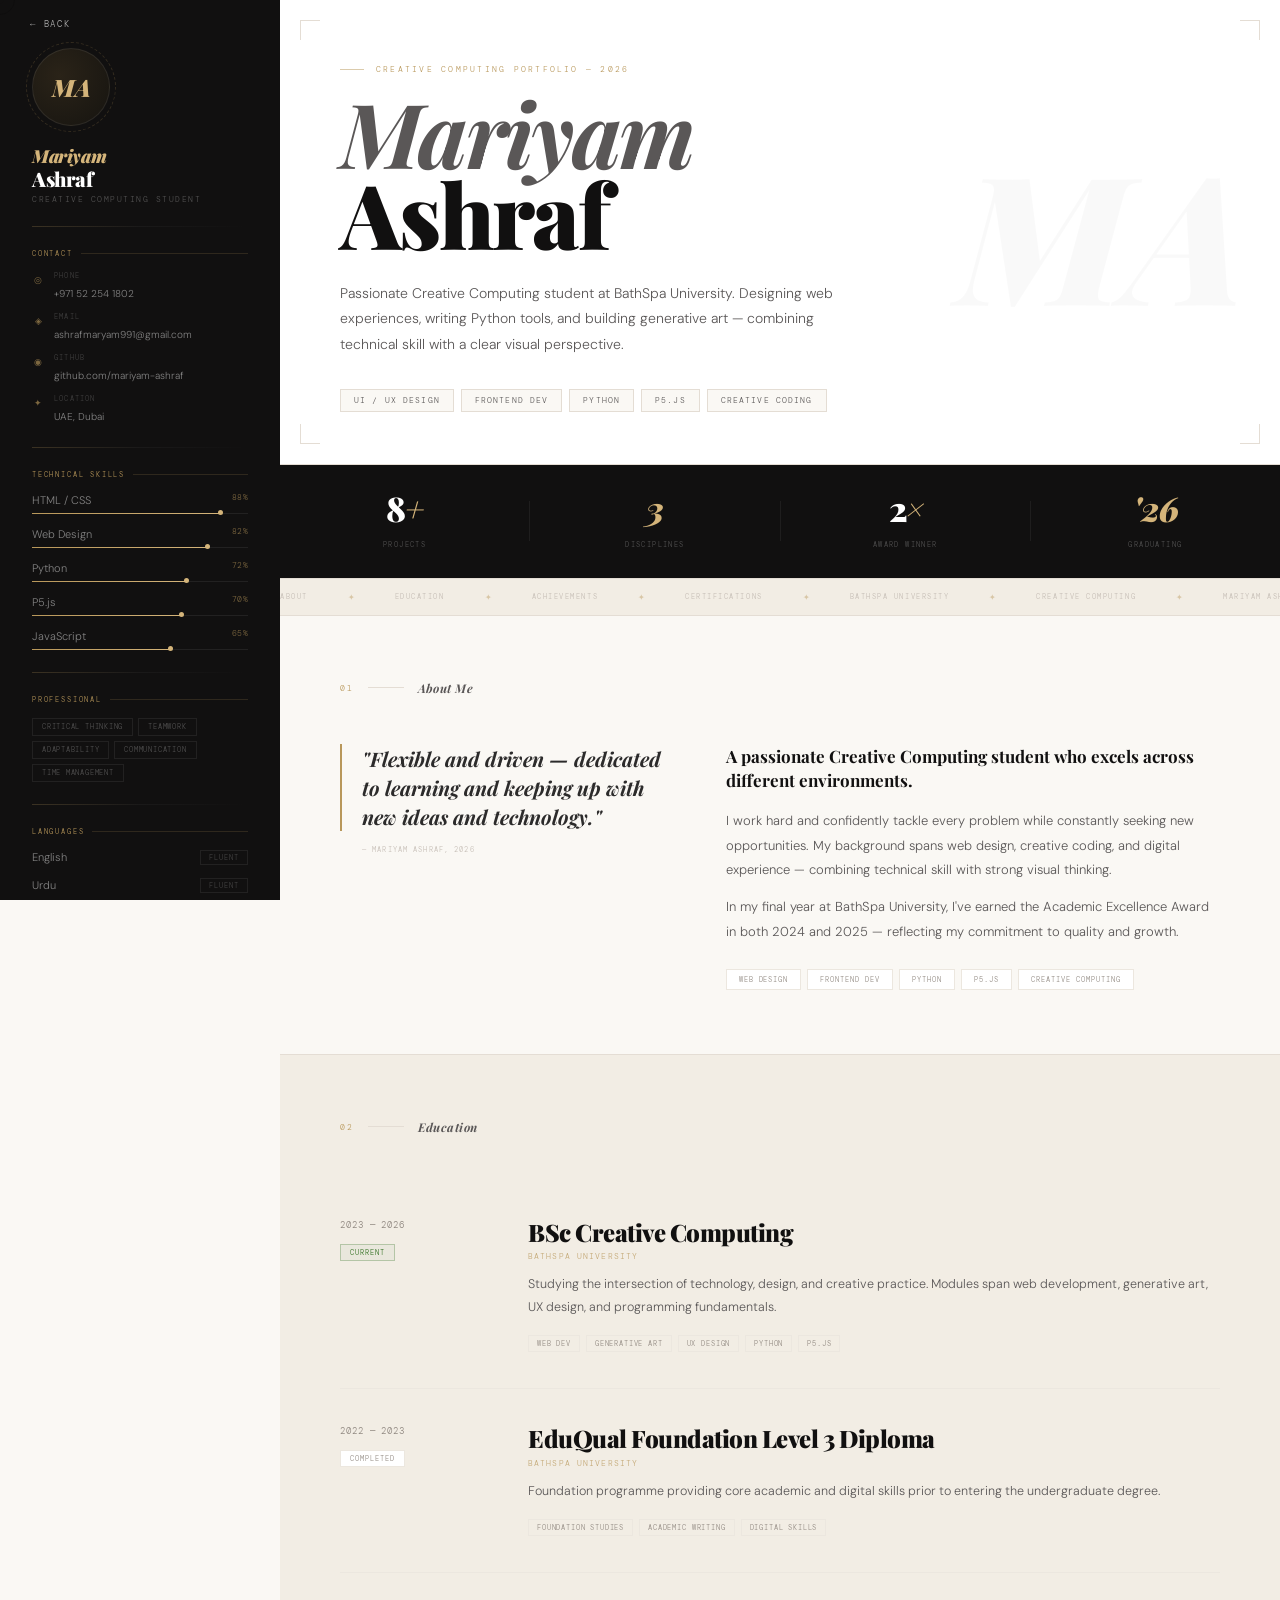
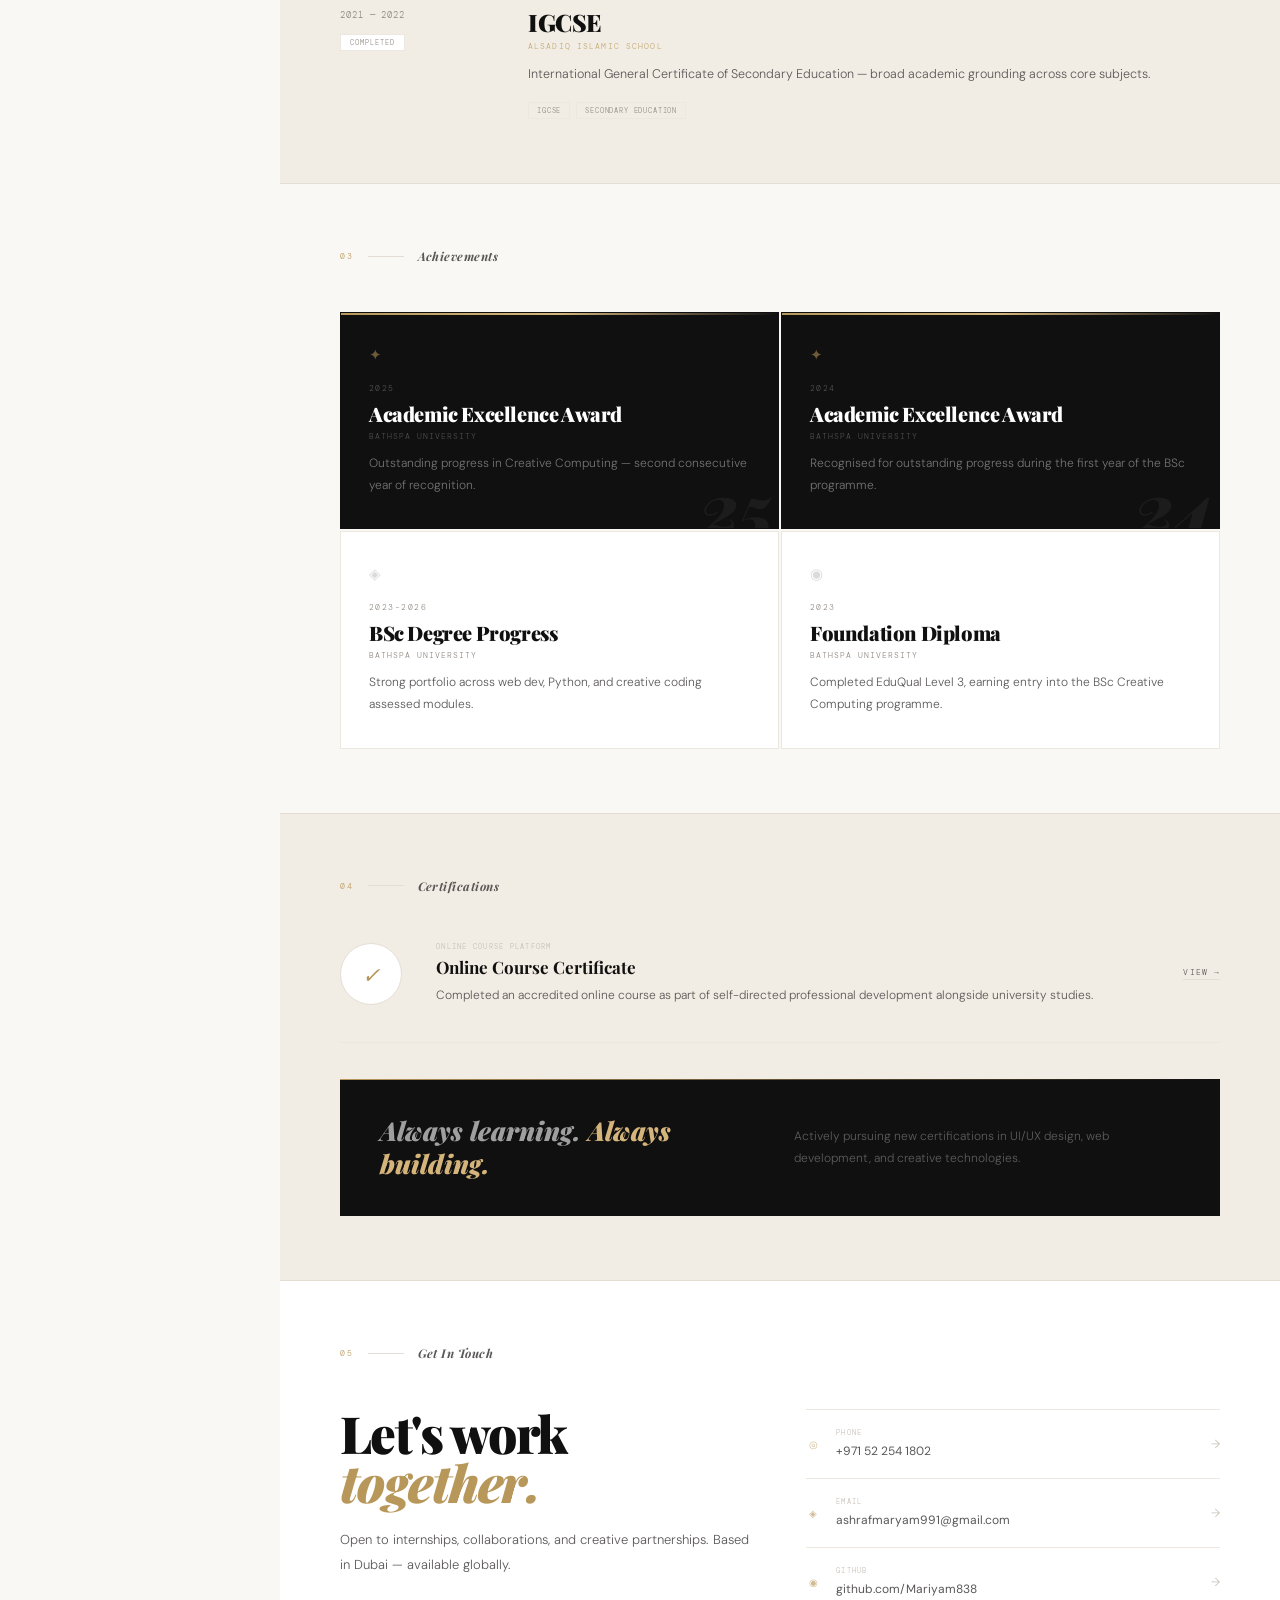
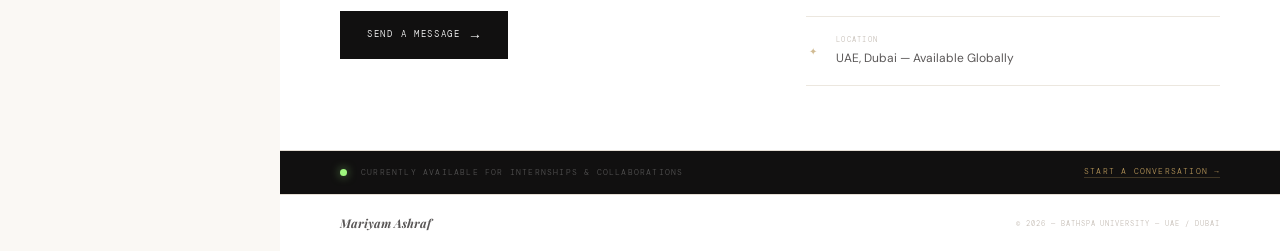
==== commit 376da6be: "Update print statement from 'Hello' to 'Goodbye'" ====
--- a/profile.html
+++ b/profile.html
@@ -362,7 +362,7 @@
             </a>
             <a href="https://github.com/" target="_blank" class="cl-item">
               <span class="cl-icon">◉</span>
-              <div><span class="cl-type">GitHub</span><span class="cl-val">github.com/mariyam-ashraf</span></div>
+              <div><span class="cl-type">GitHub</span><span class="cl-val">github.com/Mariyam838</span></div>
               <span class="cl-arr">&rarr;</span>
             </a>
             <div class="cl-item static">
@@ -389,4 +389,4 @@
 
   <script src="profile.js"></script>
 </body>
-</html>+</html>
